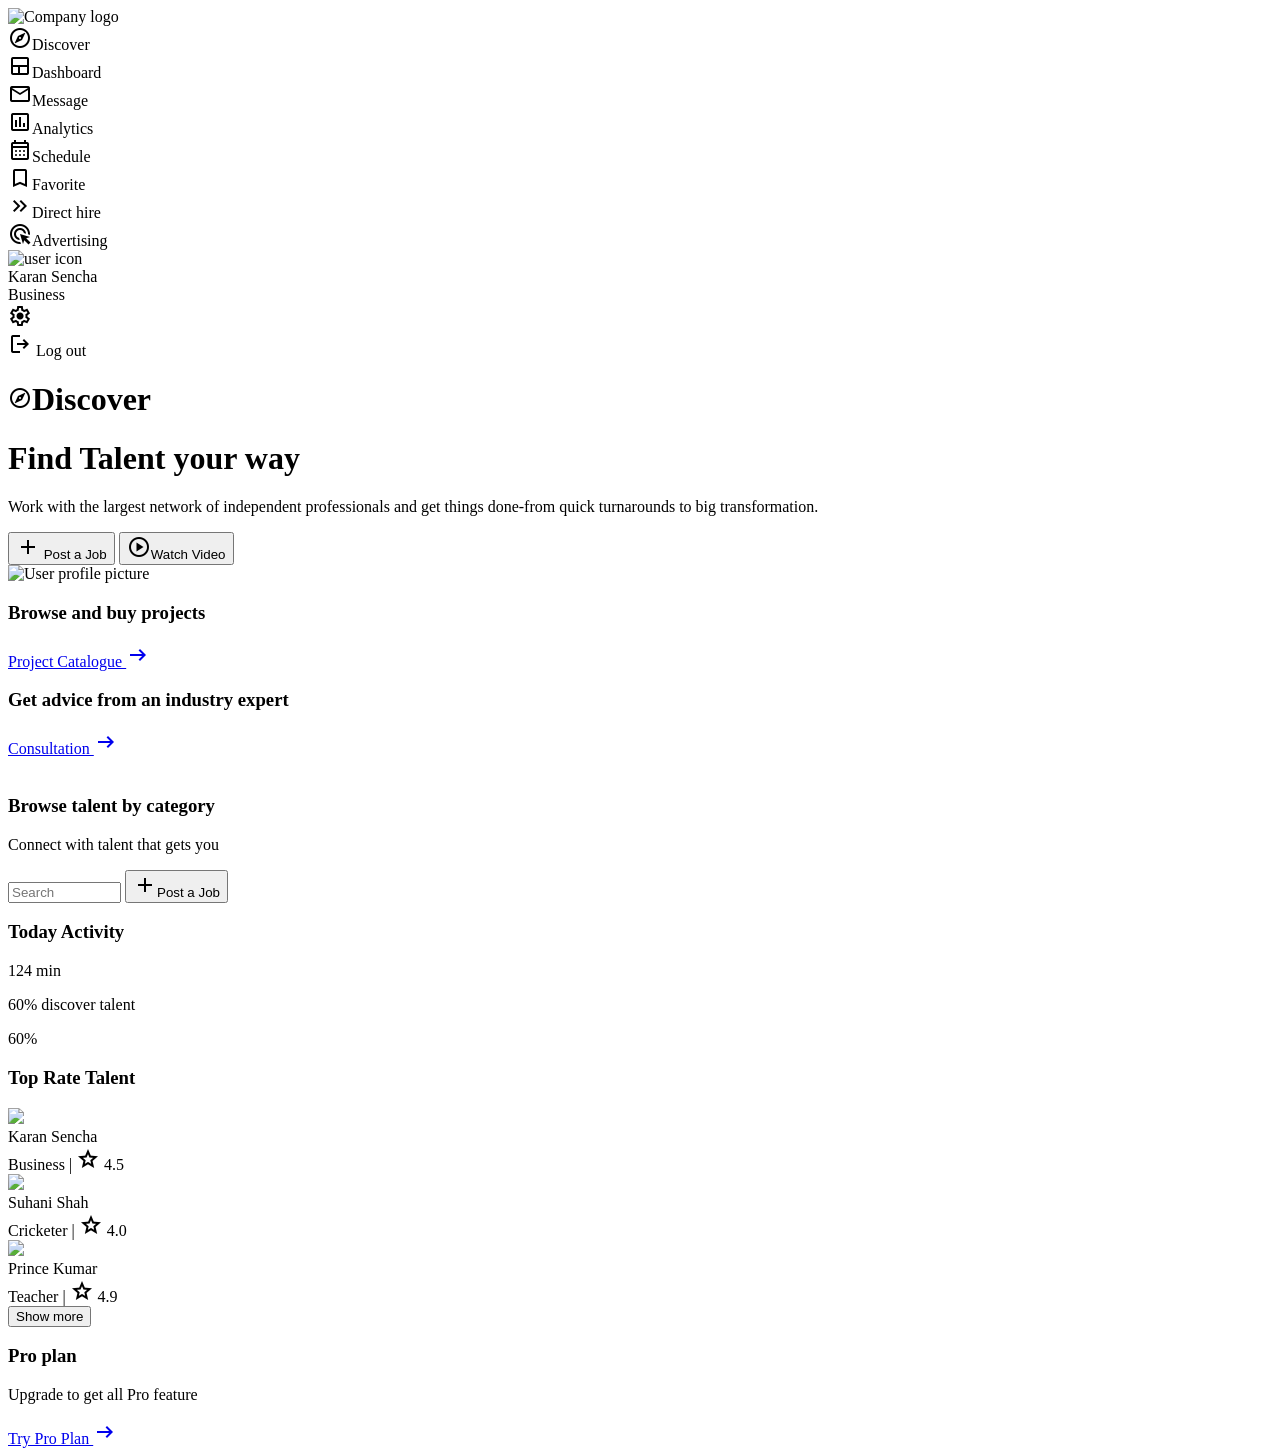
==== dashboard.html @ f0073573 "dashboard first structure created" ====
<!DOCTYPE html>
<html lang="en">
  <head>
    <meta charset="UTF-8" />
    <meta name="viewport" content="width=device-width, initial-scale=1.0" />
    <title>User Dashboard</title>

    <link
      rel="stylesheet"
      href="https://fonts.googleapis.com/css2?family=Material+Symbols+Outlined:opsz,wght,FILL,GRAD@20..48,100..700,0..1,-50..200"
    />

    <link rel="stylesheet" href="style.css" />
  </head>
  <body>
    <div class="main">
      <!-- Menu  -->
      <div class="menu">
        <div class="logo"><img src="logo.png" alt="Company logo" /></div>

        <div class="menu-items">
          <div class="menu-item">
            <span class="material-symbols-outlined"> explore </span>Discover
          </div>
          <div class="menu-item">
            <span class="material-symbols-outlined"> team_dashboard </span>Dashboard
          </div>
          <div class="menu-item"><span class="material-symbols-outlined"> mail </span>Message</div>
          <div class="menu-item">
            <span class="material-symbols-outlined"> insert_chart </span>Analytics
          </div>
          <div class="menu-item">
            <span class="material-symbols-outlined"> calendar_month </span>Schedule
          </div>
          <div class="menu-item">
            <span class="material-symbols-outlined"> bookmark </span>Favorite
          </div>
          <div class="menu-item">
            <span class="material-symbols-outlined"> keyboard_double_arrow_right </span>Direct hire
          </div>
          <div class="menu-item">
            <span class="material-symbols-outlined"> ads_click </span>Advertising
          </div>
        </div>

        <div class="menu-login">
          <div class="user">
            <img
              src="https://banner2.cleanpng.com/20180329/zue/kisspng-computer-icons-user-profile-person-5abd85306ff7f7.0592226715223698404586.jpg"
              alt="user icon"
            />
            <div>
              <div class="user-name">Karan Sencha</div>
              <div class="user-profession">Business</div>
            </div>
          </div>

          <div class="setting">
            <div><span class="material-symbols-outlined"> settings </span></div>
            <div><span class="material-symbols-outlined"> logout </span> Log out</div>
          </div>
        </div>
      </div>

      <!-- Dashboard  -->
      <div class="dashboard">
        <h1 class="logo"><span class="material-symbols-outlined"> explore </span>Discover</h1>

        <!-- user profile  -->
        <div class="first">
          <div class="left">
            <h1>Find Talent your way</h1>
            <p>
              Work with the largest network of independent professionals and get things done-from
              quick turnarounds to big transformation.
            </p>

            <div class="btn-box">
              <button type="button">
                <span class="material-symbols-outlined"> add </span> Post a Job
              </button>
              <button type="button">
                <span class="material-symbols-outlined"> play_circle </span>Watch Video
              </button>
            </div>
          </div>
          <div class="img-box"><img src="userprofile.png" alt="User profile picture" /></div>
        </div>

        <div class="second">
          <div>
            <h3>Browse and buy projects</h3>
            <a href="http://google.com"
              >Project Catalogue <span class="material-symbols-outlined"> arrow_right_alt </span></a
            >
          </div>
          <div>
            <h3>Get advice from an industry expert</h3>
            <a href="http://google.com"
              >Consultation <span class="material-symbols-outlined"> arrow_right_alt </span></a
            >
          </div>
        </div>

        <div class="third">
          <img
            src="https://www.treehugger.com/thmb/Td6BxnyicFhf_Hst3i0dhTZmMss=/1500x0/filters:no_upscale():max_bytes(150000):strip_icc()/closeupbrightbluewater-61f0f88d81004729a7385484bcd38998.jpg"
            alt=""
          />
          <h3>Browse talent by category</h3>
          <p>Connect with talent that gets you</p>
        </div>
      </div>

      <!-- Sidebar -->
      <div class="sidebar">
        <div class="first">
          <input type="search" size="12" placeholder="Search" />
          <button type="button" class="btn-job">
            <span class="material-symbols-outlined"> add </span>Post a Job
          </button>
        </div>

        <div class="second">
          <div class="left">
            <h3>Today Activity</h3>
            <div>
              <p class="activity-score">124 min</p>
              <p>60% discover talent</p>
            </div>
          </div>

          <div class="right">
            <div class="progress">60%</div>
          </div>
        </div>

        <h3>Top Rate Talent</h3>

        <div class="third">
          <!-- Users Box -->
          <div class="users">
            <!-- user 1  -->
            <div class="user">
              <img
                src="https://banner2.cleanpng.com/20180329/zue/kisspng-computer-icons-user-profile-person-5abd85306ff7f7.0592226715223698404586.jpg"
              />
              <div>
                <div class="user-name">Karan Sencha</div>
                <div class="user-profession">
                  Business | <span class="material-symbols-outlined"> star </span> 4.5
                </div>
              </div>
            </div>
            <!-- user 2 -->
            <div class="user">
              <img
                src="https://banner2.cleanpng.com/20180331/czw/kisspng-computer-icons-user-profile-female-avatar-user-5abff416099122.7881303215225293020392.jpg"
              />
              <div>
                <div class="user-name">Suhani Shah</div>
                <div class="user-profession">
                  Cricketer | <span class="material-symbols-outlined"> star </span> 4.0
                </div>
              </div>
            </div>
            <!-- user 3  -->
            <div class="user">
              <img
                src="https://banner2.cleanpng.com/20180329/zue/kisspng-computer-icons-user-profile-person-5abd85306ff7f7.0592226715223698404586.jpg"
              />
              <div>
                <div class="user-name">Prince Kumar</div>
                <div class="user-profession">
                  Teacher | <span class="material-symbols-outlined"> star </span> 4.9
                </div>
              </div>
            </div>
          </div>

          <div>
            <button type="button" class="user-btn">Show more</button>
          </div>
        </div>

        <div class="fourth">
          <h3>Pro plan</h3>
          <p>Upgrade to get all Pro feature</p>

          <a href="http://google.com"
            >Try Pro Plan <span class="material-symbols-outlined"> arrow_right_alt </span></a
          >
        </div>
      </div>
    </div>
  </body>
</html>
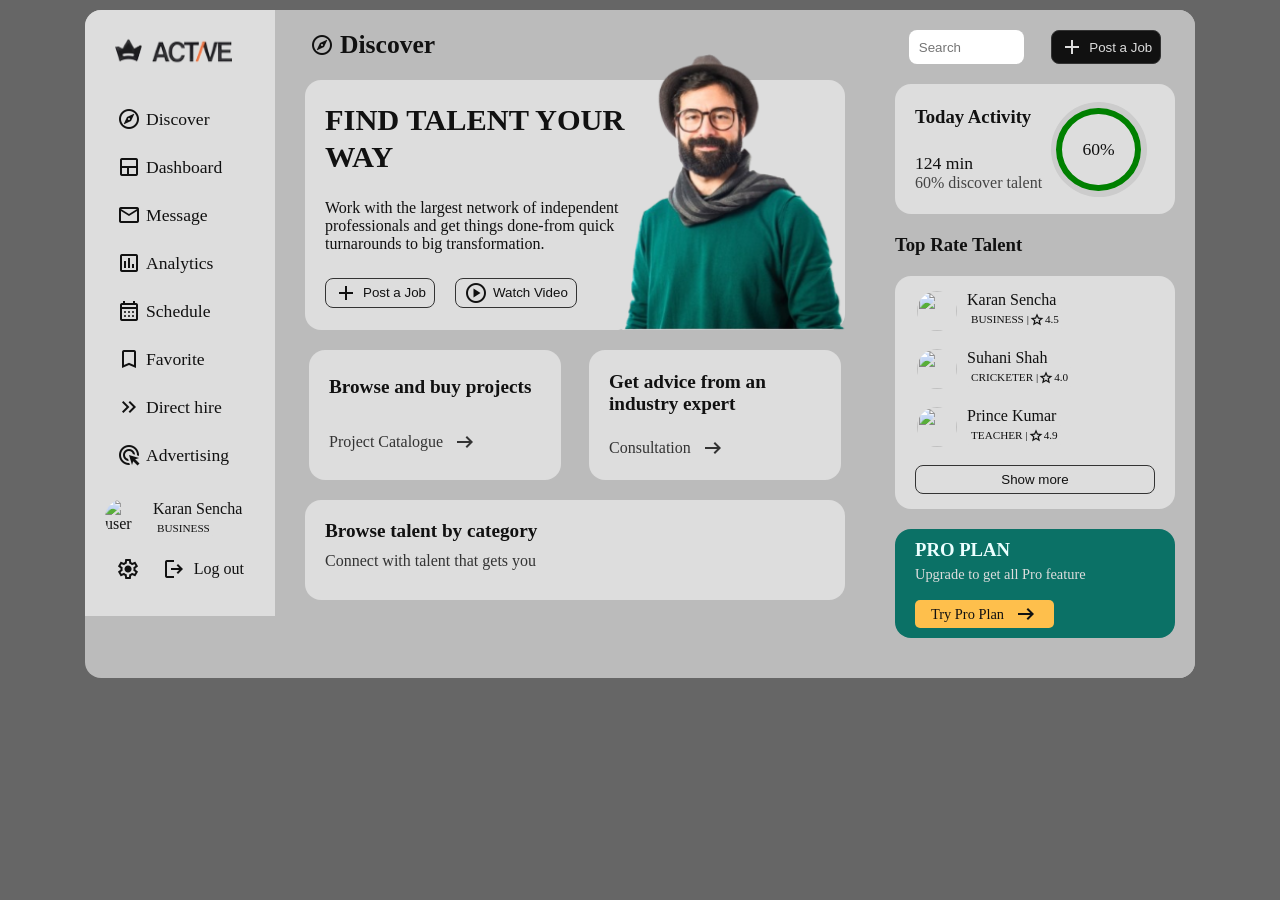
==== commit e37a8d0a: "media added" ====
--- a/dashboard.html
+++ b/dashboard.html
@@ -10,7 +10,7 @@
       href="https://fonts.googleapis.com/css2?family=Material+Symbols+Outlined:opsz,wght,FILL,GRAD@20..48,100..700,0..1,-50..200"
     />
 
-    <link rel="stylesheet" href="style.css" />
+    <link rel="stylesheet" href="dashboard.css" />
   </head>
   <body>
     <div class="main">
--- a/dashboard.css
+++ b/dashboard.css
@@ -0,0 +1,392 @@
+* {
+	margin: 0;
+	padding: 0;
+	box-sizing: border-box;
+}
+
+body {
+	background-color: #666;
+}
+
+.main {
+	display: flex;
+	align-items: start;
+	justify-content: space-around;
+	background-color: #bbb;
+	width: fit-content;
+	border-radius: 16px;
+	margin:10px  auto;
+	overflow: hidden;
+}
+
+.menu {
+	background-color: #ddd;
+	color: #111;
+	width: 190px;
+	min-height: 600px;
+	padding: 20px 20px;
+	display: flex;
+	flex-direction: column;
+	justify-content: space-around;
+}
+
+.menu .logo {
+	margin-top: -15px;
+	width: 100%;
+	height: 65px;
+}
+
+.menu .logo img {
+	width: 130%;
+	height: 100%;
+}
+
+.menu-items {
+	font-size: 1.1rem;
+	display: flex;
+	flex-wrap: wrap;
+	flex-direction: column;
+	gap: 10px;
+	padding: 20px 0;
+}
+
+.menu-item {
+	gap: 5px;
+	display: flex;
+	align-items: center;
+	padding: 7px 12px;
+	border-radius: 8px;
+	cursor: pointer;
+}
+
+.menu-item:hover {
+	background-color: #111;
+	color: #ddd;
+}
+
+.menu-login .user {
+	display: flex;
+	flex-wrap: wrap;
+	align-items: center;
+	gap: 10px;
+	padding: 5px 0px;
+	cursor: pointer;
+}
+
+.menu-login .user-profession {
+	display: inline;
+	font-size: 0.7rem;
+	text-transform: uppercase;
+	padding: 2px 4px;
+	border-radius: 3px;
+	background-color: #ddd;
+}
+
+.menu-login img {
+	width: 38px;
+	height: 38px;
+	border-radius: 50%;
+}
+
+.menu .setting {
+	display: flex;
+	justify-content: space-around;
+	padding: 15px 0;
+	cursor: pointer;
+}
+
+.setting div {
+	display: flex;
+	align-items: center;
+	gap: 8px;
+}
+
+.dashboard {
+	color: #111;
+	width: 55%;
+	width: 600px;
+	padding: 20px;
+}
+
+.dashboard .logo {
+	font-size: 1.6rem;
+	display: flex;
+	align-items: center;
+	gap: 6px;
+	margin-left: 15px;
+}
+
+.dashboard .first {
+	display: flex;
+	background-color: #ddd;
+	border-radius: 16px;
+	margin: 20px 10px;
+	height: 250px;
+}
+
+.dashboard .first .left {
+	display: flex;
+	justify-content: space-around;
+	flex-direction: column;
+	padding: 10px 20px;
+	max-width: 65%;
+}
+
+.dashboard .first .left h1 {
+	text-transform: uppercase;
+	font-size: 1.9rem;
+	line-height: 1.2;
+}
+
+.btn-box {
+	display: flex;
+	gap: 20px;
+}
+
+.btn-box button {
+	display: flex;
+	align-items: center;
+	background-color: #ddd;
+	gap: 5px;
+	color: #111;
+	border: 1px solid #333;
+	padding: 2px 8px;
+	border-radius: 8px;
+}
+
+.btn-box button:hover,
+.btn-job {
+	background-color: #111;
+	color: #ddd;
+}
+
+.dashboard .first .img-box {
+	width: 30%;
+	position: relative;
+}
+
+.dashboard .first img {
+	width: 145%;
+	position: absolute;
+	left: -45px;
+	bottom: 0;
+}
+
+.dashboard .second {
+	display: flex;
+	justify-content: space-around;
+	margin: 20px 0;
+	height: 130px;
+}
+
+.dashboard .second div {
+	display: flex;
+	justify-content: space-around;
+	flex-direction: column;
+	width: 45%;
+	border-radius: 16px;
+	background-color: #ddd;
+	padding: 10px 20px;
+}
+
+.dashboard .second h3 {
+	font-size: 1.2rem;
+}
+
+.dashboard .second a {
+	display: flex;
+	gap: 10px;
+	align-items: center;
+	text-decoration: none;
+	color: #333;
+}
+
+.dashboard .third {
+	background-color: #ddd;
+	padding: 20px;
+	color: #111;
+	border-radius: 16px;
+	margin: 20px 10px;
+	height: 100px;
+}
+
+.dashboard .third h3 {
+	font-size: 1.2rem;
+	margin-bottom: 10px;
+}
+
+.dashboard .third p {
+	color: #333;
+}
+
+.dashboard .third img {
+	float: right;
+	width: 110px;
+	border-radius: 30px;
+	margin-right: 50px;
+	height: auto;
+}
+
+.sidebar {
+	background-color: #bbb;
+	color: #111;
+	/* width: 25%; */
+	width: 320px;
+	padding: 20px;
+}
+
+.sidebar .first {
+	display: flex;
+	justify-content: space-around;
+}
+
+.sidebar .first input {
+	border: none;
+	border-radius: 8px;
+	padding-left: 10px;
+}
+
+.sidebar .first .btn-job {
+	display: flex;
+	align-items: center;
+	gap: 5px;
+	background-color: #111;
+	color: #ddd;
+	border: 1px solid #333;
+	border-radius: 8px;
+	padding: 4px 8px;
+	cursor: pointer;
+}
+
+
+.sidebar .second {
+	height: 130px;
+	display: flex;
+	border-radius: 16px;
+	margin: 20px 0;
+	background-color: #ddd;
+	padding: 10px 20px;
+}
+
+.sidebar .second .left {
+	display: flex;
+	justify-content: space-around;
+	flex-direction: column;
+}
+
+.sidebar .second .right {
+	display: flex;
+	justify-content: center;
+	align-items: center;
+	margin: auto;
+	width: 40%;
+	border: 6px solid #CCc;
+	border-radius: 50%;
+}
+
+.sidebar .second .right .progress {
+	padding: 25px 20px;
+	border-radius: 50%;
+	font-weight: 500;
+	font-size: 1.1rem;
+	border: 6px solid green;
+}
+
+.sidebar .second p {
+	color: #444;
+}
+
+.sidebar .second .activity-score {
+	font-size: 1.1rem;
+	font-weight: 500;
+	color: #111;
+}
+
+
+.sidebar .third {
+	background-color: #ddd;
+	border-radius: 16px;
+	margin: 20px 0;
+	padding: 10px 12px;
+}
+
+
+.sidebar .third .users .user {
+	display: flex;
+	gap: 10px;
+	margin-bottom: 8px;
+	padding: 5px 10px;
+}
+
+.sidebar .third .users img {
+	width: 40px;
+	height: 40px;
+	border-radius: 50%;
+}
+
+.sidebar .third .users .user-name {
+	font-weight: 500;
+}
+
+.sidebar .third .users .user-profession {
+	display: flex;
+	align-items: center;
+	padding: 2px 4px;
+	border-radius: 3px;
+	text-transform: uppercase;
+	font-size: 0.7rem;
+	background-color: #ddd;
+}
+
+.sidebar .third .users .user-profession span {
+	font-size: 1rem;
+}
+
+.sidebar .third .user-btn {
+	background-color: #ddd;
+	color: #111;
+	border: 1px solid #333;
+	border-radius: 8px;
+	text-align: center;
+	width: 94%;
+	margin: 5px 3%;
+	padding: 6px;
+}
+
+.sidebar .third .user-btn:hover {
+	background-color: #111;
+	color: #ddd;
+}
+
+.sidebar .fourth {
+	background-color: #0B7166;
+	color: #ECFFFF;
+	border-radius: 16px;
+	margin: 20px 0;
+	padding: 10px 20px;
+}
+
+.sidebar .fourth h3 {
+	text-transform: uppercase;
+}
+
+.sidebar .fourth p {
+	color: #ddd;
+	font-size: 0.9rem;
+	padding: 5px 0;
+	margin-bottom: 12px;
+}
+
+.sidebar .fourth a {
+	display: flex;
+	align-items: center;
+	gap: 10px;
+	text-decoration: none;
+	width: fit-content;
+	background-color: #FEBF4C;
+	color: #111;
+	padding: 2px 16px;
+	border-radius: 5px;
+	font-size: 0.9rem;
+	font-weight: 500;
+}
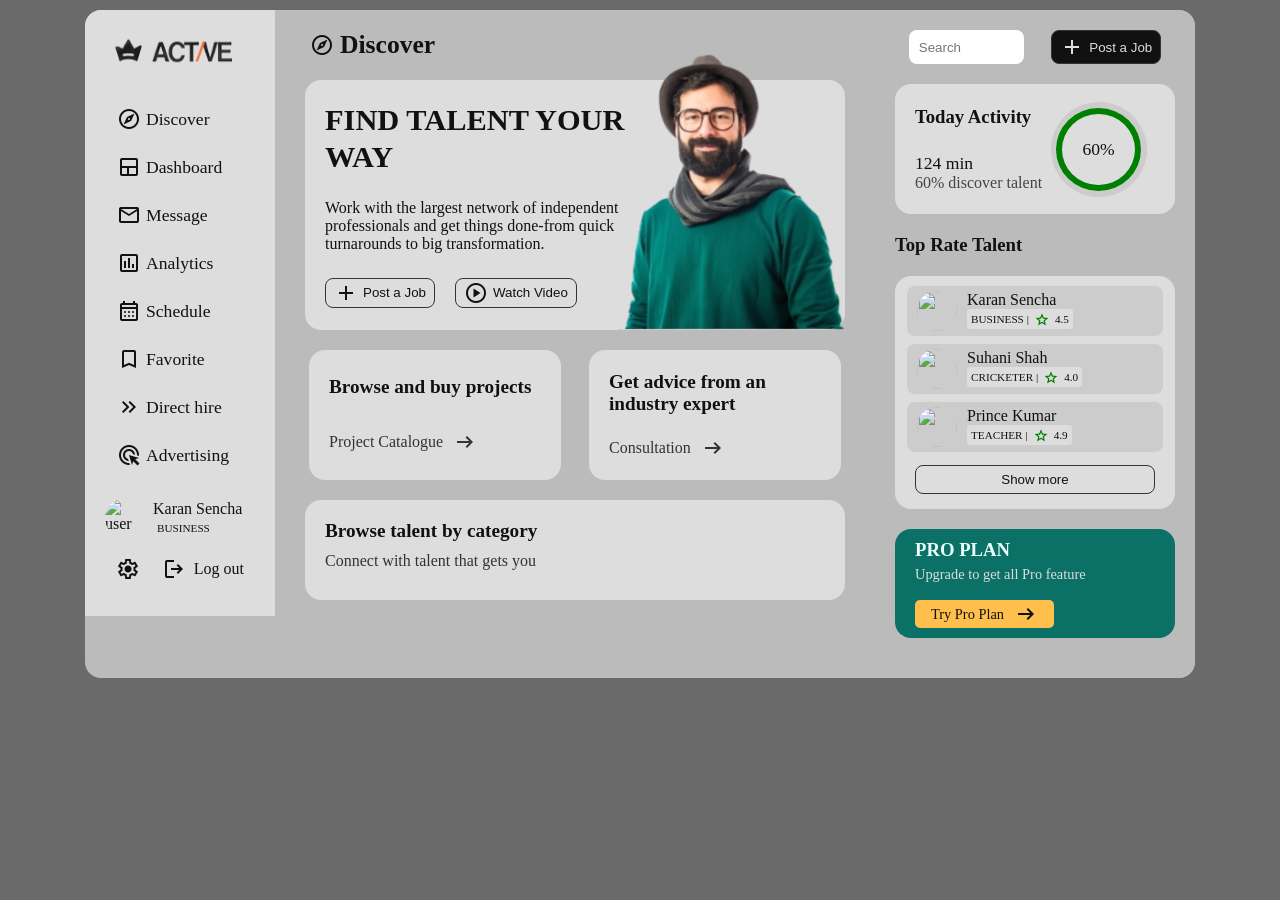
==== commit 3bb4fad3: "Disabled drag & select images by user" ====
--- a/dashboard.html
+++ b/dashboard.html
@@ -84,19 +84,19 @@
               </button>
             </div>
           </div>
-          <div class="img-box"><img src="userprofile.png" alt="User profile picture" /></div>
+          <div class="img-box"><img id="main-img" src="userprofile.png" alt="User profile picture" /></div>
         </div>
 
         <div class="second">
           <div>
             <h3>Browse and buy projects</h3>
-            <a href="http://google.com"
+            <a href="#project"
               >Project Catalogue <span class="material-symbols-outlined"> arrow_right_alt </span></a
             >
           </div>
           <div>
             <h3>Get advice from an industry expert</h3>
-            <a href="http://google.com"
+            <a href="#consultation"
               >Consultation <span class="material-symbols-outlined"> arrow_right_alt </span></a
             >
           </div>
@@ -187,11 +187,14 @@
           <h3>Pro plan</h3>
           <p>Upgrade to get all Pro feature</p>
 
-          <a href="http://google.com"
+          <a href="#plans"
             >Try Pro Plan <span class="material-symbols-outlined"> arrow_right_alt </span></a
           >
         </div>
       </div>
     </div>
+
+		<!-- Java Script File  -->
+		<script src="dashboard.js"></script>
   </body>
 </html>
--- a/dashboard.css
+++ b/dashboard.css
@@ -5,7 +5,7 @@
 }
 
 body {
-	background-color: #666;
+	background-color: #6b6a6a;
 }
 
 .main {
@@ -152,6 +152,7 @@
 	border: 1px solid #333;
 	padding: 2px 8px;
 	border-radius: 8px;
+	cursor: pointer;
 }
 
 .btn-box button:hover,
@@ -170,6 +171,7 @@
 	position: absolute;
 	left: -45px;
 	bottom: 0;
+	user-select: none;
 }
 
 .dashboard .second {
@@ -246,6 +248,10 @@
 	padding-left: 10px;
 }
 
+.sidebar .first input:focus {
+	outline: 2px solid #555;
+}
+
 .sidebar .first .btn-job {
 	display: flex;
 	align-items: center;
@@ -316,6 +322,9 @@
 	gap: 10px;
 	margin-bottom: 8px;
 	padding: 5px 10px;
+	background-color: #ccc;
+	border-radius: 8px;
+	cursor: pointer;
 }
 
 .sidebar .third .users img {
@@ -340,6 +349,8 @@
 
 .sidebar .third .users .user-profession span {
 	font-size: 1rem;
+	padding: 0 5px;
+	color: green;
 }
 
 .sidebar .third .user-btn {
